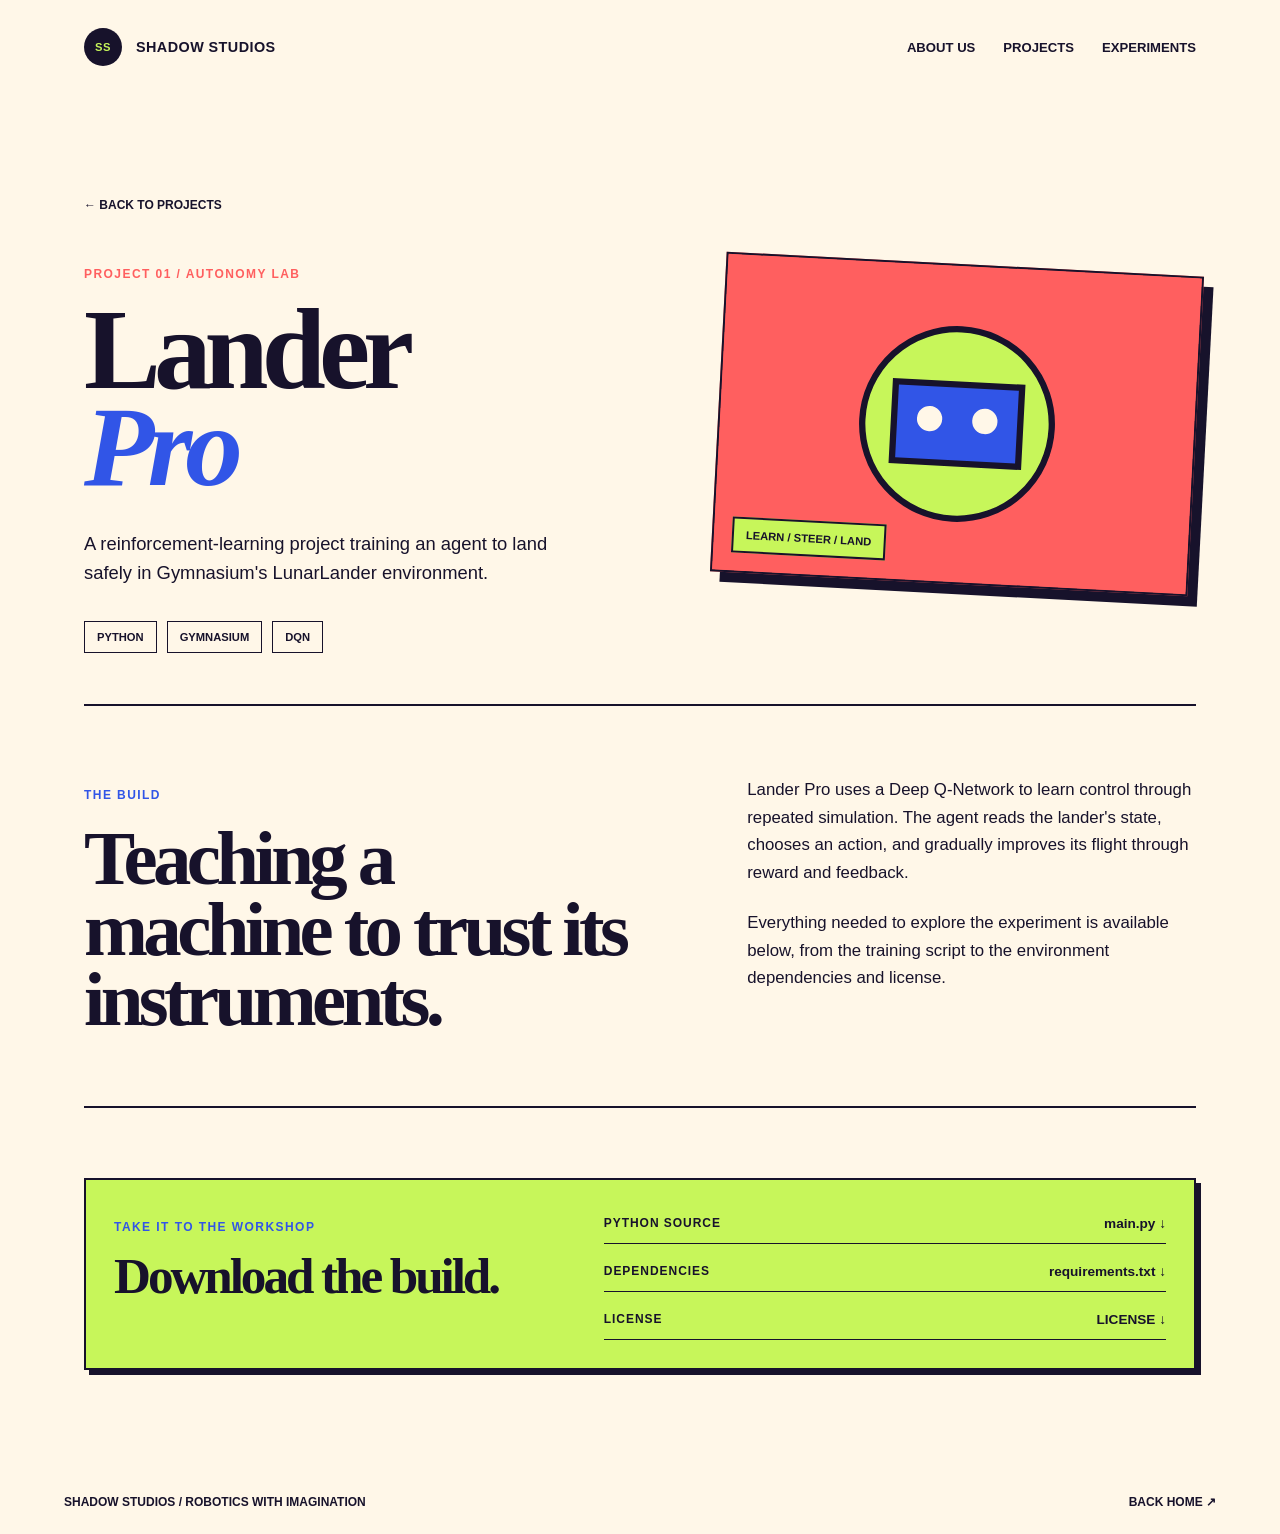
==== projects/orbit-one/index.html @ bdebdc54 "Initial commit" ====
<!DOCTYPE html>
<html lang="en">
<head>
    <meta charset="UTF-8">
    <meta name="viewport" content="width=device-width, initial-scale=1.0">
    <title>Lander Pro | Shadow Studios</title>
    <link rel="stylesheet" href="../../style.css">
</head>
<body>
    <header class="site-header">
        <a class="brand" href="../../index.html" aria-label="Shadow Studios home">
            <span class="brand-mark">SS</span>
            <span>Shadow Studios</span>
        </a>
        <nav aria-label="Main navigation">
            <a href="../../about.html">About us</a>
            <a href="../../projects.html" aria-current="page">Projects</a>
            <a href="../../experiments.html">Experiments</a>
        </nav>
    </header>

    <main class="project-page">
        <section class="project-hero" aria-labelledby="project-title">
            <div class="project-copy">
                <a class="project-back" href="../../projects.html">&#8592; Back to projects</a>
                <p class="eyebrow">Project 01 / autonomy lab</p>
                <h1 id="project-title">Lander <span>Pro</span></h1>
                <p class="project-lede">A reinforcement-learning project training an agent to land safely in Gymnasium's LunarLander environment.</p>
                <div class="project-tags" aria-label="Project technologies">
                    <span>Python</span>
                    <span>Gymnasium</span>
                    <span>DQN</span>
                </div>
            </div>
            <div class="project-visual">
                <img src="img/preview.svg" alt="Abstract preview of the Lander Pro robot project">
                <span class="visual-label">learn / steer / land</span>
            </div>
        </section>

        <section class="project-details" aria-labelledby="details-title">
            <div>
                <p class="section-kicker">The build</p>
                <h2 id="details-title">Teaching a machine to trust its instruments.</h2>
            </div>
            <div class="project-description">
                <p>Lander Pro uses a Deep Q-Network to learn control through repeated simulation. The agent reads the lander's state, chooses an action, and gradually improves its flight through reward and feedback.</p>
                <p>Everything needed to explore the experiment is available below, from the training script to the environment dependencies and license.</p>
            </div>
        </section>

        <aside class="project-downloads" aria-label="Download project files">
            <div>
                <p class="section-kicker">Take it to the workshop</p>
                <h2>Download the build.</h2>
            </div>
            <div class="download-list">
                <a href="main.py" download><span>Python source</span><strong>main.py &#8595;</strong></a>
                <a href="requirements.txt" download><span>Dependencies</span><strong>requirements.txt &#8595;</strong></a>
                <a href="LICENSE" download><span>License</span><strong>LICENSE &#8595;</strong></a>
            </div>
        </aside>
    </main>

    <footer class="site-footer">
        <span>Shadow Studios / robotics with imagination</span>
        <a href="../../index.html">Back home &#8599;</a>
    </footer>
</body>
</html>
---- style.css ----
:root {
    --ink: #17122b;
    --cream: #fff7e8;
    --coral: #ff5f5f;
    --lime: #c7f65a;
    --blue: #3155e7;
}

* { box-sizing: border-box; }
html { scroll-behavior: smooth; }
body { background: var(--cream); color: var(--ink); font-family: "Trebuchet MS", "Arial Narrow", sans-serif; margin: 0; }
a { color: inherit; text-decoration: none; }
.site-header { align-items: center; display: flex; justify-content: space-between; margin: 0 auto; max-width: 1240px; padding: 28px 5vw; }
.brand, nav { align-items: center; display: flex; gap: 14px; }
.brand { font-size: 0.9rem; font-weight: 900; letter-spacing: 0.03em; text-transform: uppercase; }
.brand-mark { align-items: center; background: var(--ink); border-radius: 50%; color: var(--lime); display: flex; font-size: 0.7rem; height: 38px; justify-content: center; width: 38px; }
nav { gap: 28px; font-size: 0.82rem; font-weight: 700; text-transform: uppercase; }
nav a:hover, .text-link:hover, .site-footer a:hover { color: var(--coral); }
.section-shell { margin: 0 auto; max-width: 1240px; padding-left: 5vw; padding-right: 5vw; }
.hero { align-items: center; display: grid; gap: 5vw; grid-template-columns: 1fr 0.8fr; min-height: 650px; padding-bottom: 90px; padding-top: 55px; }
.eyebrow, .section-kicker { font-size: 0.75rem; font-weight: 900; letter-spacing: 0.12em; text-transform: uppercase; }
.eyebrow { color: var(--coral); margin: 0 0 20px; }
h1, h2 { font-family: Georgia, serif; letter-spacing: -0.06em; margin: 0; }
h1 { font-size: clamp(4rem, 10vw, 9rem); line-height: 0.85; max-width: 750px; }
h1 span { color: var(--blue); display: block; font-style: italic; }
.hero-text { font-size: 1.15rem; line-height: 1.55; margin: 34px 0; max-width: 500px; }
.page-intro { padding-bottom: 90px; padding-top: 100px; }
.page-intro h1 { margin-top: 24px; }
.page-intro h1 span { color: var(--blue); font-style: italic; }
.page-intro > p { font-size: 1.15rem; line-height: 1.55; margin: 34px 0 0; max-width: 560px; }
.hero-actions { align-items: center; display: flex; flex-wrap: wrap; gap: 24px; }
.button { border: 2px solid var(--ink); border-radius: 999px; display: inline-flex; font-size: 0.85rem; font-weight: 900; gap: 15px; padding: 16px 22px; text-transform: uppercase; transition: transform 180ms ease, box-shadow 180ms ease; }
.button-primary { background: var(--lime); box-shadow: 5px 5px 0 var(--ink); }
.button:hover { box-shadow: 2px 2px 0 var(--ink); transform: translate(3px, 3px); }
.text-link { border-bottom: 2px solid currentColor; font-size: 0.85rem; font-weight: 900; padding-bottom: 4px; text-transform: uppercase; }
.text-link span { color: var(--coral); font-size: 1.2rem; }
.hero-art { background: var(--coral); border: 2px solid var(--ink); height: min(42vw, 450px); min-height: 330px; overflow: hidden; position: relative; transform: rotate(3deg); }
.sun { background: var(--lime); border: 2px solid var(--ink); border-radius: 50%; height: 46%; left: 26%; position: absolute; top: 18%; width: 46%; }
.orbit { border: 2px solid var(--ink); border-radius: 50%; left: 13%; position: absolute; top: 28%; transform: rotate(-24deg); width: 74%; }
.orbit-one { height: 43%; }
.orbit-two { height: 66%; left: 1%; top: 16%; transform: rotate(53deg); }
.robot-face { background: var(--blue); border: 2px solid var(--ink); height: 34%; left: 36%; position: absolute; top: 36%; transform: rotate(-8deg); width: 36%; }
.robot-face span { background: var(--cream); border: 2px solid var(--ink); border-radius: 50%; display: inline-block; height: 18%; margin: 17% 5% 0; width: 18%; }
.robot-face i { background: var(--lime); border: 2px solid var(--ink); bottom: 17%; height: 8%; left: 30%; position: absolute; width: 40%; }
.art-label { bottom: 15px; font-size: 0.7rem; font-weight: 900; left: 18px; letter-spacing: 0.1em; position: absolute; text-transform: uppercase; }
.about { border-top: 2px solid var(--ink); padding-bottom: 110px; padding-top: 30px; }
.section-kicker { color: var(--blue); }
.about-grid { display: grid; gap: 10vw; grid-template-columns: 1fr 0.8fr; padding: 65px 0; }
h2 { font-size: clamp(2.8rem, 6vw, 6rem); line-height: 0.92; }
.about-grid p { font-size: 1.05rem; line-height: 1.65; margin: 0 0 22px; }
.principles { border-bottom: 2px solid var(--ink); border-top: 2px solid var(--ink); display: flex; flex-wrap: wrap; font-size: 0.76rem; font-weight: 900; justify-content: space-between; letter-spacing: 0.08em; padding: 18px 0; text-transform: uppercase; }
.projects { background: var(--blue); color: var(--cream); max-width: none; padding-bottom: 110px; padding-top: 85px; }
.project-directory { min-height: 430px; }
.about-page { padding-top: 30px; }
.projects-heading { align-items: end; display: flex; justify-content: space-between; margin: 0 auto 50px; max-width: 1140px; }
.projects .section-kicker { color: var(--lime); }
.projects h2 { margin-top: 22px; }
.projects h2 span { color: var(--lime); }
.projects-note { font-size: 0.9rem; line-height: 1.5; max-width: 250px; }
.project-grid { display: grid; gap: 24px; grid-template-columns: repeat(auto-fit, minmax(230px, 1fr)); margin: 0 auto; max-width: 1140px; }
.project-card { background: var(--cream); border: 2px solid var(--ink); color: var(--ink); display: flex; flex-direction: column; min-height: 275px; padding: 22px; transition: transform 180ms ease; }
.project-card:hover { transform: translateY(-8px) rotate(-1deg); }
.project-image { align-items: center; background: var(--lime); border: 2px solid var(--ink); display: flex; font-size: 2.5rem; height: 125px; justify-content: center; margin-bottom: 20px; overflow: hidden; }
.project-image img { height: 100%; object-fit: cover; width: 100%; }
.project-card h3 { font-family: Georgia, serif; font-size: 1.65rem; letter-spacing: -0.04em; margin: 0 0 8px; }
.project-card p { font-size: 0.9rem; line-height: 1.45; margin: 0 0 18px; }
.project-link { color: var(--blue); font-size: 0.75rem; font-weight: 900; margin-top: auto; text-transform: uppercase; }
.loading-state { color: var(--lime); font-weight: 700; }
.site-footer { display: flex; font-size: 0.75rem; font-weight: 700; justify-content: space-between; padding: 25px 5vw; text-transform: uppercase; }
.project-downloads { background: var(--lime); border: 2px solid var(--ink); box-shadow: 5px 5px 0 var(--ink); display: flex; flex-direction: column; gap: 10px; padding: 18px; position: absolute; right: 5vw; top: 28px; }
.project-downloads span { font-size: 0.72rem; font-weight: 900; letter-spacing: 0.08em; text-transform: uppercase; }
.project-downloads a { border-bottom: 1px solid var(--ink); font-size: 0.85rem; font-weight: 700; padding-bottom: 2px; }
.project-downloads a:hover { color: var(--coral); }
.project-page { margin: 0 auto; max-width: 1240px; padding: 50px 5vw 100px; }
.project-hero { align-items: center; display: grid; gap: 8vw; grid-template-columns: 1fr 0.9fr; min-height: 560px; }
.project-back { display: inline-block; font-size: 0.75rem; font-weight: 900; margin-bottom: 55px; text-transform: uppercase; }
.project-back:hover { color: var(--coral); }
.project-copy h1 { font-size: clamp(4rem, 9vw, 8rem); }
.project-copy h1 span { color: var(--blue); display: block; font-style: italic; }
.project-lede { font-size: 1.15rem; line-height: 1.55; margin: 34px 0; max-width: 500px; }
.project-tags { display: flex; flex-wrap: wrap; gap: 10px; }
.project-tags span { border: 1px solid var(--ink); font-size: 0.7rem; font-weight: 900; padding: 9px 12px; text-transform: uppercase; }
.project-visual { background: var(--coral); border: 2px solid var(--ink); box-shadow: 10px 10px 0 var(--ink); position: relative; transform: rotate(3deg); }
.project-visual img { display: block; height: auto; width: 100%; }
.visual-label { background: var(--lime); border: 2px solid var(--ink); bottom: 18px; font-size: 0.7rem; font-weight: 900; left: 18px; padding: 10px 12px; position: absolute; text-transform: uppercase; }
.project-details { border-bottom: 2px solid var(--ink); border-top: 2px solid var(--ink); display: grid; gap: 8vw; grid-template-columns: 1fr 0.8fr; padding: 70px 0; }
.project-details h2 { margin-top: 22px; }
.project-description { font-size: 1.05rem; line-height: 1.65; }
.project-description p { margin: 0 0 22px; }
.project-page .project-downloads { align-items: start; display: grid; gap: 40px; grid-template-columns: 0.8fr 1fr; margin-top: 70px; padding: 28px; position: static; }
.project-page .project-downloads h2 { font-size: clamp(2rem, 4vw, 3.5rem); margin-top: 18px; }
.download-list { display: grid; gap: 12px; }
.download-list a { align-items: center; display: flex; justify-content: space-between; padding: 8px 0 12px; }
.download-list a:not(:last-child) { border-bottom: 1px solid var(--ink); }
.download-list a span { font-size: 0.75rem; }
.download-list strong { font-size: 0.85rem; }
.download-list a:hover strong { color: var(--coral); }
@media (max-width: 760px) {
    .site-header { padding-top: 20px; }
    nav { gap: 14px; }
    nav a:first-child { display: none; }
    .hero { display: block; min-height: 0; padding-bottom: 90px; padding-top: 70px; }
    h1 { font-size: clamp(4rem, 19vw, 7rem); }
    .hero-art { height: 80vw; margin: 70px 7px 0; }
    .about-grid, .projects-heading { display: block; }
    .about-grid > div { margin-top: 38px; }
    .projects-note { margin-top: 22px; }
    .principles { gap: 15px; }
    .site-footer { gap: 15px; line-height: 1.4; }
    .project-downloads { margin: 35px 0; position: static; width: max-content; }
    .project-page { padding-top: 30px; }
    .project-hero, .project-details, .project-page .project-downloads { display: block; }
    .project-back { margin-bottom: 40px; }
    .project-visual { margin: 65px 8px 15px; }
    .project-details h2 { margin-bottom: 35px; }
    .project-page .project-downloads { margin-top: 55px; }
    .download-list { margin-top: 35px; }
}
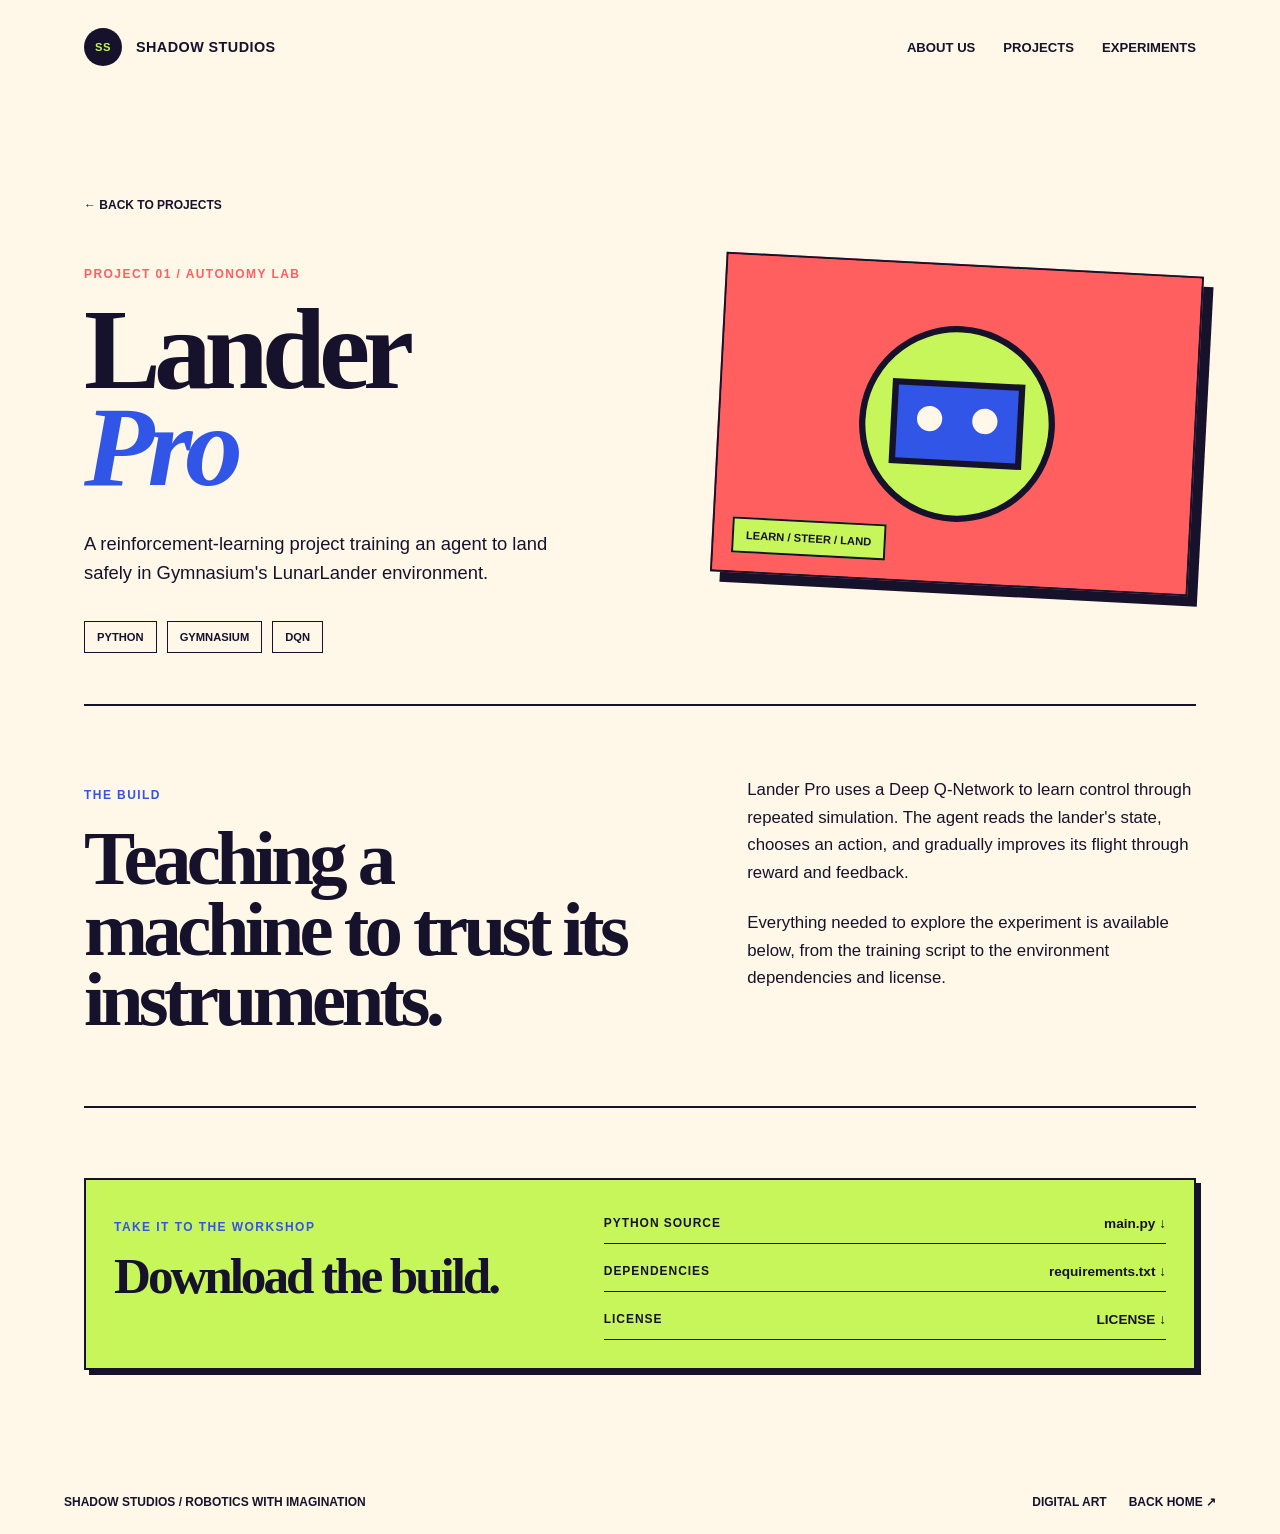
==== commit 5a3bbb52: "Updated site content with new subpages" ====
--- a/projects/orbit-one/index.html
+++ b/projects/orbit-one/index.html
@@ -55,16 +55,26 @@
                 <h2>Download the build.</h2>
             </div>
             <div class="download-list">
-                <a href="main.py" download><span>Python source</span><strong>main.py &#8595;</strong></a>
-                <a href="requirements.txt" download><span>Dependencies</span><strong>requirements.txt &#8595;</strong></a>
-                <a href="LICENSE" download><span>License</span><strong>LICENSE &#8595;</strong></a>
+                <a class="download-link" href="main.py" download><span>Python source</span><strong>main.py &#8595;</strong></a>
+                <a class="download-link" href="requirements.txt" download><span>Dependencies</span><strong>requirements.txt &#8595;</strong></a>
+                <a class="download-link" href="LICENSE" download><span>License</span><strong>LICENSE &#8595;</strong></a>
             </div>
         </aside>
     </main>
 
     <footer class="site-footer">
         <span>Shadow Studios / robotics with imagination</span>
-        <a href="../../index.html">Back home &#8599;</a>
+        <span class="footer-links"><a href="../../digital-art.html">Digital art</a><a href="../../index.html">Back home &#8599;</a></span>
     </footer>
+    <script>
+        document.querySelectorAll(".download-link").forEach((link) => {
+            link.addEventListener("click", (event) => {
+                if (localStorage.getItem("shadowStudiosSignedIn") !== "true") {
+                    event.preventDefault();
+                    window.location.href = "../../auth.html?returnTo=projects/orbit-one/index.html#signin";
+                }
+            });
+        });
+    </script>
 </body>
 </html>
--- a/style.css
+++ b/style.css
@@ -29,6 +29,10 @@
 .page-intro h1 span { color: var(--blue); font-style: italic; }
 .page-intro > p { font-size: 1.15rem; line-height: 1.55; margin: 34px 0 0; max-width: 560px; }
 .hero-actions { align-items: center; display: flex; flex-wrap: wrap; gap: 24px; }
+.account-actions { align-items: center; display: flex; gap: 18px; margin-top: 32px; }
+.account-actions a { font-size: 0.75rem; font-weight: 900; letter-spacing: 0.08em; text-transform: uppercase; }
+.account-actions a:first-child { border-bottom: 2px solid currentColor; padding-bottom: 4px; }
+.account-signup { background: var(--ink); color: var(--lime); padding: 13px 17px; }
 .button { border: 2px solid var(--ink); border-radius: 999px; display: inline-flex; font-size: 0.85rem; font-weight: 900; gap: 15px; padding: 16px 22px; text-transform: uppercase; transition: transform 180ms ease, box-shadow 180ms ease; }
 .button-primary { background: var(--lime); box-shadow: 5px 5px 0 var(--ink); }
 .button:hover { box-shadow: 2px 2px 0 var(--ink); transform: translate(3px, 3px); }
@@ -52,6 +56,13 @@
 .projects { background: var(--blue); color: var(--cream); max-width: none; padding-bottom: 110px; padding-top: 85px; }
 .project-directory { min-height: 430px; }
 .about-page { padding-top: 30px; }
+.maker-grid { display: grid; gap: 24px; grid-template-columns: repeat(2, 1fr); padding-bottom: 100px; }
+.maker-card { border: 2px solid var(--ink); box-shadow: 8px 8px 0 var(--ink); min-height: 300px; padding: 30px; }
+.maker-card-shadow { background: var(--lime); }
+.maker-card-aachaman { background: var(--coral); }
+.maker-card h2 { font-size: clamp(2.6rem, 5vw, 5rem); margin: 35px 0 22px; }
+.maker-card h2 span { display: block; font-style: italic; }
+.maker-card p:last-child { font-size: 1rem; line-height: 1.55; max-width: 380px; }
 .projects-heading { align-items: end; display: flex; justify-content: space-between; margin: 0 auto 50px; max-width: 1140px; }
 .projects .section-kicker { color: var(--lime); }
 .projects h2 { margin-top: 22px; }
@@ -67,6 +78,7 @@
 .project-link { color: var(--blue); font-size: 0.75rem; font-weight: 900; margin-top: auto; text-transform: uppercase; }
 .loading-state { color: var(--lime); font-weight: 700; }
 .site-footer { display: flex; font-size: 0.75rem; font-weight: 700; justify-content: space-between; padding: 25px 5vw; text-transform: uppercase; }
+.footer-links { align-items: center; display: flex; gap: 22px; }
 .project-downloads { background: var(--lime); border: 2px solid var(--ink); box-shadow: 5px 5px 0 var(--ink); display: flex; flex-direction: column; gap: 10px; padding: 18px; position: absolute; right: 5vw; top: 28px; }
 .project-downloads span { font-size: 0.72rem; font-weight: 900; letter-spacing: 0.08em; text-transform: uppercase; }
 .project-downloads a { border-bottom: 1px solid var(--ink); font-size: 0.85rem; font-weight: 700; padding-bottom: 2px; }
@@ -95,6 +107,58 @@
 .download-list a span { font-size: 0.75rem; }
 .download-list strong { font-size: 0.85rem; }
 .download-list a:hover strong { color: var(--coral); }
+.games-main { align-items: center; display: flex; min-height: 610px; padding: 70px 5vw; }
+.games-intro { margin: 0 auto; max-width: 850px; text-align: center; }
+.games-intro h1 { margin: 22px auto 0; }
+.games-intro > p:not(.eyebrow) { font-size: 1.15rem; line-height: 1.55; margin: 34px auto; max-width: 540px; }
+.choose-device { cursor: pointer; font: inherit; }
+.modal-open { overflow: hidden; }
+.device-modal { align-items: center; background: rgba(23, 18, 43, 0.72); display: flex; inset: 0; justify-content: center; opacity: 0; padding: 24px; pointer-events: none; position: fixed; transition: opacity 180ms ease; z-index: 10; }
+.device-modal.is-open { opacity: 1; pointer-events: auto; }
+.device-modal-panel { background: var(--cream); border: 2px solid var(--ink); box-shadow: 10px 10px 0 var(--coral); max-width: 650px; padding: clamp(28px, 6vw, 60px); position: relative; transform: translateY(16px); transition: transform 180ms ease; width: 100%; }
+.device-modal.is-open .device-modal-panel { transform: translateY(0); }
+.modal-close { background: none; border: 0; color: var(--ink); cursor: pointer; font-size: 1.25rem; padding: 8px; position: absolute; right: 20px; top: 18px; }
+.device-modal h2 { font-size: clamp(2.8rem, 7vw, 5rem); margin-top: 18px; max-width: 480px; }
+.device-modal h2 span { color: var(--blue); display: block; font-style: italic; }
+.device-modal-panel > p:not(.eyebrow) { line-height: 1.55; max-width: 430px; }
+.device-options { display: grid; gap: 16px; grid-template-columns: repeat(2, 1fr); margin-top: 35px; }
+.device-option { background: var(--lime); border: 2px solid var(--ink); box-shadow: 5px 5px 0 var(--ink); display: flex; flex-direction: column; gap: 18px; padding: 20px; transition: transform 180ms ease, box-shadow 180ms ease; }
+.device-option:hover { box-shadow: 2px 2px 0 var(--ink); transform: translate(3px, 3px); }
+.device-option strong { font-family: Georgia, serif; font-size: 2rem; letter-spacing: -0.04em; }
+.device-option span { font-size: 0.75rem; font-weight: 900; text-transform: uppercase; }
+.device-option b { color: var(--coral); font-size: 1.2rem; margin-left: 5px; }
+.game-platform-page { align-items: center; background: var(--blue); display: flex; justify-content: center; min-height: 100vh; padding: 30px; }
+.platform-card { background: var(--cream); border: 2px solid var(--ink); box-shadow: 12px 12px 0 var(--coral); max-width: 720px; padding: clamp(30px, 7vw, 80px); }
+.platform-card h1 { font-size: clamp(3.5rem, 9vw, 7rem); margin-top: 22px; }
+.platform-card h1 span { color: var(--blue); display: block; font-style: italic; }
+.platform-card p:not(.eyebrow) { font-size: 1.15rem; line-height: 1.55; margin: 34px 0; max-width: 520px; }
+.auth-page { background: var(--blue); min-height: 100vh; }
+.auth-layout { margin: 0 auto; max-width: 1100px; padding: 35px 5vw 80px; }
+.auth-brand { color: var(--cream); }
+.auth-panel { background: var(--cream); border: 2px solid var(--ink); box-shadow: 12px 12px 0 var(--coral); margin: 75px auto 0; max-width: 590px; padding: clamp(30px, 7vw, 70px); }
+.auth-panel h1 { font-size: clamp(3.5rem, 9vw, 7rem); margin-top: 20px; }
+.auth-panel h1 span { color: var(--blue); display: block; font-style: italic; }
+.auth-copy { line-height: 1.55; margin: 30px 0; max-width: 430px; }
+.auth-panel form { display: grid; gap: 10px; }
+.auth-panel label { font-size: 0.75rem; font-weight: 900; margin-top: 12px; text-transform: uppercase; }
+.auth-panel input { background: transparent; border: 0; border-bottom: 2px solid var(--ink); color: var(--ink); font: inherit; padding: 12px 0; }
+.auth-panel form .button { border-radius: 0; cursor: pointer; justify-content: center; margin-top: 22px; }
+.form-message { color: var(--blue); font-weight: 700; min-height: 22px; }
+.auth-switch { font-size: 0.85rem; margin-top: 28px; }
+.auth-switch a, .back-link { color: var(--blue); font-weight: 900; }
+.back-link { display: inline-block; font-size: 0.75rem; margin-top: 28px; text-transform: uppercase; }
+.art-main { padding-bottom: 90px; }
+.art-heading { padding-bottom: 60px; padding-top: 90px; }
+.art-heading h1 { margin-top: 20px; }
+.art-heading > p:last-child { font-size: 1.15rem; line-height: 1.55; margin-top: 30px; max-width: 500px; }
+.art-grid { display: grid; gap: 24px; grid-template-columns: repeat(3, 1fr); }
+.art-tile { border: 2px solid var(--ink); display: flex; flex-direction: column; justify-content: space-between; min-height: 360px; padding: 24px; transition: transform 180ms ease; }
+.art-tile:hover { transform: translateY(-8px) rotate(-1deg); }
+.art-tile span { font-size: 0.75rem; font-weight: 900; }
+.art-tile strong { font-family: Georgia, serif; font-size: 1.8rem; }
+.art-tile-one { background: var(--lime); background-image: radial-gradient(var(--coral) 2px, transparent 2px); background-size: 22px 22px; }
+.art-tile-two { background: var(--ink); color: var(--cream); background-image: linear-gradient(135deg, transparent 45%, var(--blue) 46%, var(--blue) 54%, transparent 55%); }
+.art-tile-three { background: var(--coral); background-image: linear-gradient(45deg, transparent 48%, var(--lime) 49%, var(--lime) 51%, transparent 52%); background-size: 38px 38px; }
 @media (max-width: 760px) {
     .site-header { padding-top: 20px; }
     nav { gap: 14px; }
@@ -103,10 +167,12 @@
     h1 { font-size: clamp(4rem, 19vw, 7rem); }
     .hero-art { height: 80vw; margin: 70px 7px 0; }
     .about-grid, .projects-heading { display: block; }
+    .maker-grid { grid-template-columns: 1fr; padding-bottom: 70px; }
     .about-grid > div { margin-top: 38px; }
     .projects-note { margin-top: 22px; }
     .principles { gap: 15px; }
     .site-footer { gap: 15px; line-height: 1.4; }
+    .footer-links { align-items: flex-end; flex-direction: column; gap: 8px; }
     .project-downloads { margin: 35px 0; position: static; width: max-content; }
     .project-page { padding-top: 30px; }
     .project-hero, .project-details, .project-page .project-downloads { display: block; }
@@ -115,6 +181,12 @@
     .project-details h2 { margin-bottom: 35px; }
     .project-page .project-downloads { margin-top: 55px; }
     .download-list { margin-top: 35px; }
+    .games-main { min-height: 520px; }
+    .device-options { grid-template-columns: 1fr; }
+    .device-modal-panel { box-shadow: 6px 6px 0 var(--coral); }
+    nav a:last-child { display: none; }
+    .art-grid { grid-template-columns: 1fr; }
+    .art-tile { min-height: 260px; }
 }
 
 
